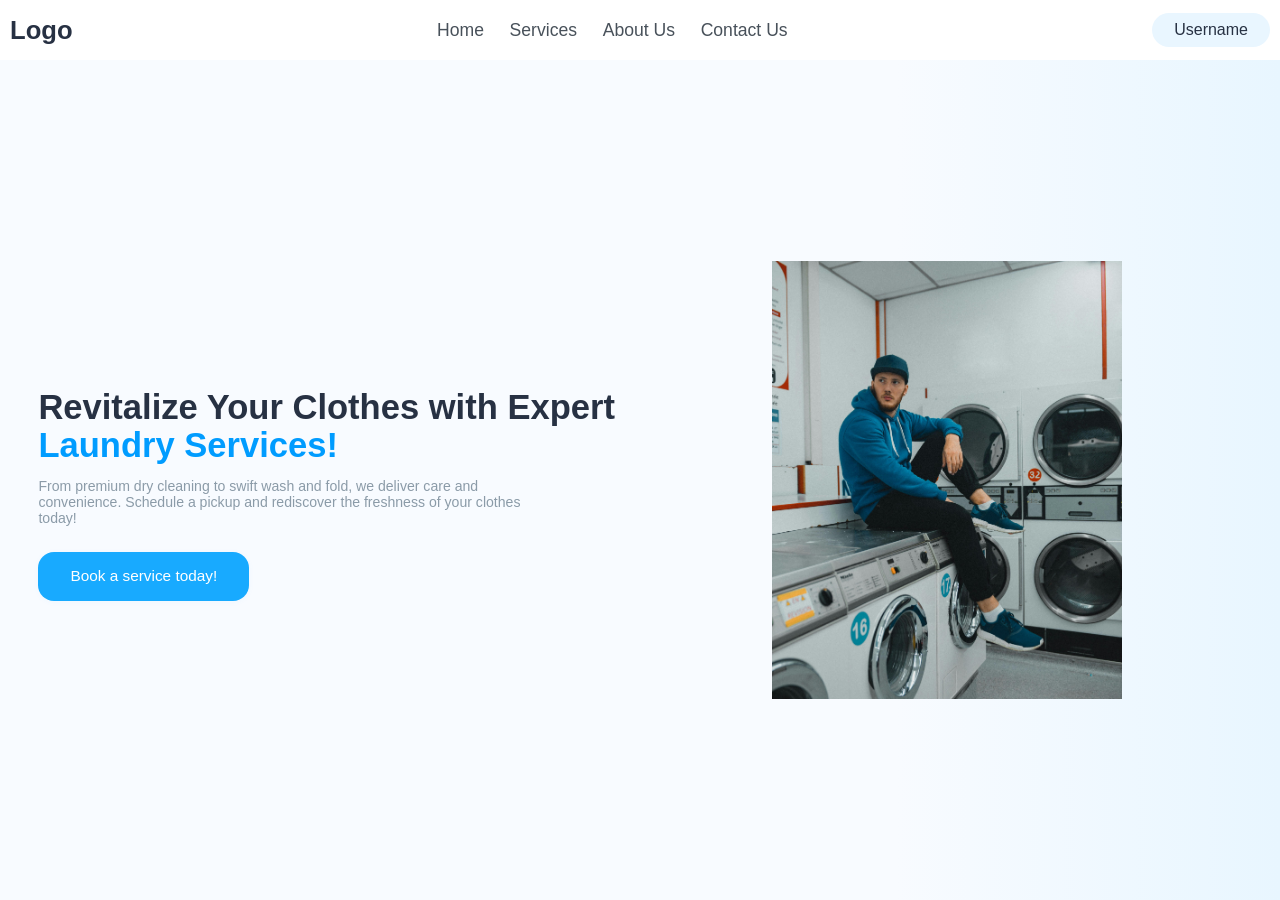
==== index.html @ b5b700cd "initial" ====
<!DOCTYPE html>
<html lang="en">
<head>
  <meta charset="UTF-8" />
  <meta name="viewport" content="width=device-width, initial-scale=1.0"/>
  <title>Laundry Service</title>
  <link rel="stylesheet" href="style.css"/>
</head>
<body>
  <nav class="navbar">
    <div class="logo">Logo</div>
    <ul class="nav-links">
      <li><a href="#">Home</a></li>
      <li><a href="#">Services</a></li>
      <li><a href="#">About Us</a></li>
      <li><a href="#">Contact Us</a></li>
    </ul>
    <div class="username">Username</div>
  </nav>
  <section class="hero">
    <div class="hero-left">
      <h1>Revitalize Your Clothes with Expert<br><span class="highlight">Laundry Services!</span></h1>
      <p>From premium dry cleaning to swift wash and fold, we deliver care and convenience. Schedule a pickup and rediscover the freshness of your clothes today!</p>
      <button class="hero-btn">Book a service today!</button>
    </div>
    <div class="hero-right">
      <img src="pexels-maxavans-5087727.jpg" alt="Laundry Service" />
    </div>
  </section>
</body>
</html>
---- style.css ----
*,
*::before,
*::after {
  box-sizing: border-box;
}
html, body {
  margin: 0;
  padding: 0;
  overflow-x: hidden;
  font-family: 'Segoe UI', Arial, sans-serif;
}

.navbar {
  width: 100%;
  height: 60px;
  background: #fff;
  display: flex;
  align-items: center;
  justify-content: space-between;
  padding: 0 10px;
  box-shadow: 0 1px 8px rgba(0,0,0,0.04);
}

.logo {
  font-weight: bold;
  font-size: 1.6rem;
  color: #273143;
}

.nav-links {
  display: flex;
  gap: 2vw;
  list-style: none;
  padding: 0;
  margin: 0;
}

.nav-links li a {
  text-decoration: none;
  color: #48515a;
  font-size: 1.1rem;
  transition: color 0.2s;
}

.nav-links li a:hover {
  color: #39a6f6;
}

.username {
  background: #e9f6ff;
  color: #273143;
  padding: 8px 22px;
  border-radius: 18px;
  font-size: 1rem;
}

/* Hero Section Styles */
.hero {
  display: flex;
  align-items: center;
  justify-content: center;
  height: calc(100vh - 60px);
  width: 100vw;
  background: linear-gradient(90deg, #f8fbff 70%, #e8f6ff 100%);
  box-sizing: border-box;
  overflow: hidden;
  padding: 0;
}

.hero-left {
  width: 48vw;        /* Reduced for no overflow */
  padding-left: 2vw;  /* Reduced padding */
}

.hero-left h1 {
  font-size: 2.7vw;
  font-weight: bold;
  color: #273143;
  margin-bottom: 1vw;
  line-height: 1.1;
}

.hero-left .highlight {
  color: #009cff;
}

.hero-left p {
  font-size: 1.1vw;
  color: #8b9ba8;
  margin-bottom: 2vw;
  max-width: 39vw;
}

.hero-btn {
  background: #18aaff;
  color: #fff;
  font-size: 1.2vw;
  border: none;
  padding: 1.2vw 2.5vw;
  border-radius: 16px;
  cursor: pointer;
  font-weight: 500;
  box-shadow: 0 1px 6px rgba(0,156,255,0.04);
  transition: background 0.19s;
}

.hero-btn:hover {
  background: #097be2;
}

.hero-right {
  width: 50vw;
  display: flex;
  align-items: center;
  justify-content: center;
}

.hero-right img {
  width: 90%;
  max-width: 350px;
  min-width: 180px;
  height: auto;
  display: block;
}

@media (max-width: 900px) {
  .hero {
    flex-direction: column;
    height: auto;
    padding: 4vw 0;
  }
  .hero-left, .hero-right {
    width: 90vw;
    text-align: center;
    padding: 0;
  }
  .hero-left h1 {
    font-size: 5vw;
  }
  .hero-left p {
    font-size: 2.3vw;
    max-width: 80vw;
    margin: 0 auto 4vw;
  }
  .hero-btn {
    font-size: 2.2vw;
    padding: 2vw 5vw;
  }
  .hero-right img {
    width: 40vw;
    max-width: 220px;
    margin: 2vw auto 0;
  }
}
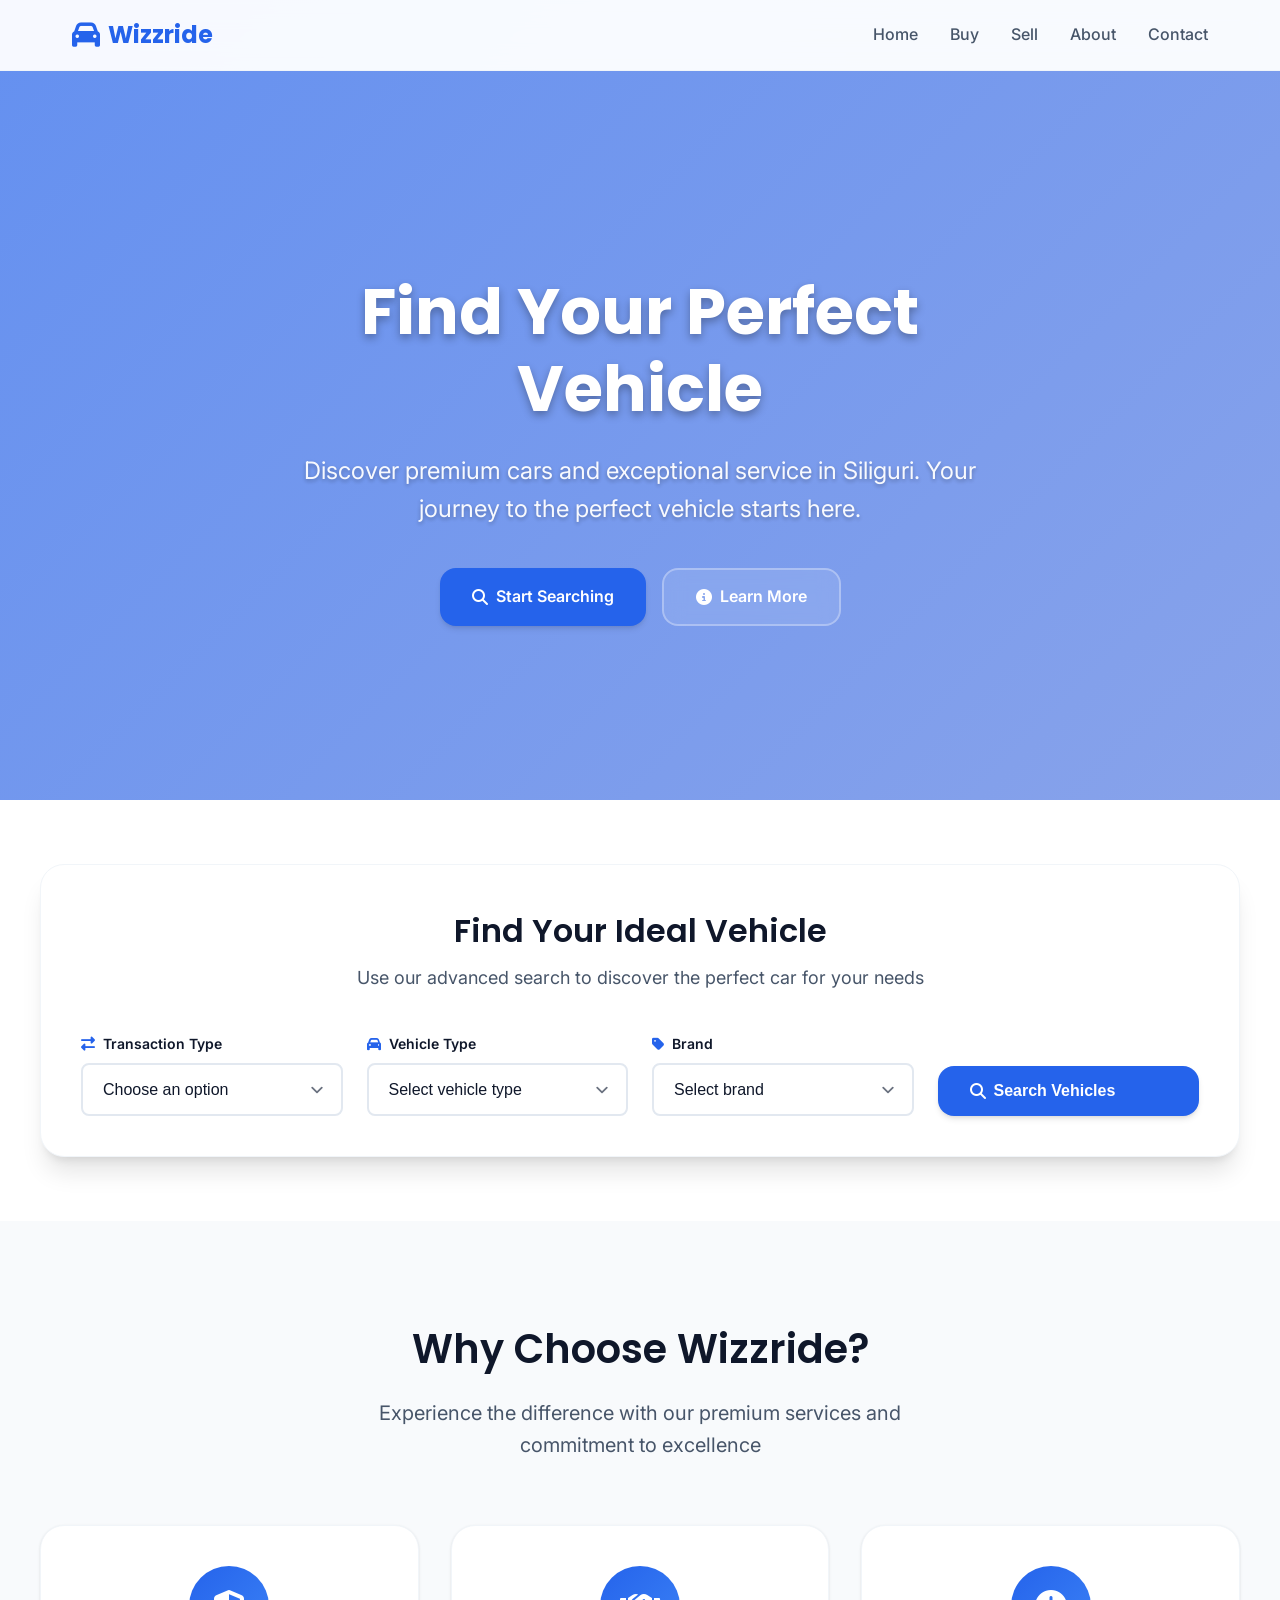
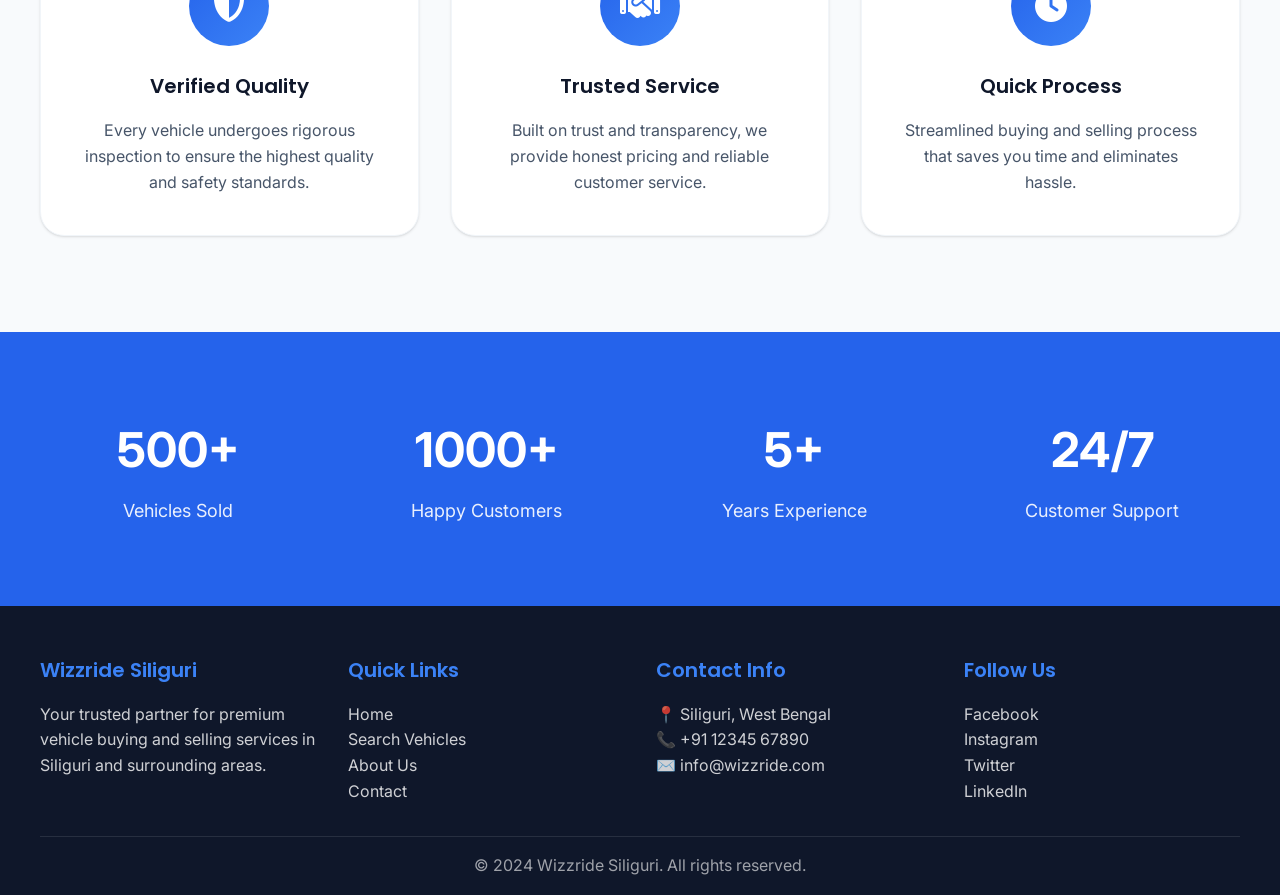
==== commit 0183d7bc: "Refactor website to Wizzride car sales platform with modern design Co-authored-by: abhisakejain2 <ab" ====
--- a/index.html
+++ b/index.html
@@ -2,30 +2,889 @@
 <html lang="en">
 <head>
   <meta charset="UTF-8" />
-  <meta name="viewport" content="width=device-width, initial-scale=1.0"/>
-  <title>Laundry Service</title>
-  <link rel="stylesheet" href="style.css"/>
+  <meta name="viewport" content="width=device-width, initial-scale=1" />
+  <title>Wizzride Siliguri - Buy & Sell Premium Vehicles</title>
+  
+  <!-- Favicon -->
+  <link rel="icon" type="image/x-icon" href="/favicon.ico">
+  
+  <!-- Google Fonts -->
+  <link href="https://fonts.googleapis.com/css2?family=Inter:wght@300;400;500;600;700&family=Poppins:wght@300;400;500;600;700&display=swap" rel="stylesheet">
+  
+  <!-- Font Awesome for icons -->
+  <link rel="stylesheet" href="https://cdnjs.cloudflare.com/ajax/libs/font-awesome/6.4.0/css/all.min.css">
+ 
+<style>
+:root {
+  --primary: #2563eb;
+  --primary-dark: #1d4ed8;
+  --primary-light: #3b82f6;
+  --secondary: #64748b;
+  --accent: #f59e0b;
+  --success: #10b981;
+  --danger: #ef4444;
+  --warning: #f59e0b;
+  --info: #06b6d4;
+  
+  --bg-primary: #ffffff;
+  --bg-secondary: #f8fafc;
+  --bg-tertiary: #f1f5f9;
+  
+  --text-primary: #0f172a;
+  --text-secondary: #475569;
+  --text-muted: #64748b;
+  
+  --border: #e2e8f0;
+  --border-light: #f1f5f9;
+  
+  --shadow-sm: 0 1px 2px 0 rgb(0 0 0 / 0.05);
+  --shadow: 0 1px 3px 0 rgb(0 0 0 / 0.1), 0 1px 2px -1px rgb(0 0 0 / 0.1);
+  --shadow-md: 0 4px 6px -1px rgb(0 0 0 / 0.1), 0 2px 4px -2px rgb(0 0 0 / 0.1);
+  --shadow-lg: 0 10px 15px -3px rgb(0 0 0 / 0.1), 0 4px 6px -4px rgb(0 0 0 / 0.1);
+  --shadow-xl: 0 20px 25px -5px rgb(0 0 0 / 0.1), 0 8px 10px -6px rgb(0 0 0 / 0.1);
+  
+  --radius-sm: 0.375rem;
+  --radius: 0.5rem;
+  --radius-md: 0.75rem;
+  --radius-lg: 1rem;
+  --radius-xl: 1.5rem;
+  
+  --transition: all 0.2s cubic-bezier(0.4, 0, 0.2, 1);
+}
+
+* {
+  margin: 0;
+  padding: 0;
+  box-sizing: border-box;
+}
+
+body {
+  font-family: "Inter", -apple-system, BlinkMacSystemFont, "Segoe UI", Roboto, sans-serif;
+  background: var(--bg-secondary);
+  color: var(--text-primary);
+  line-height: 1.6;
+  overflow-x: hidden;
+}
+
+/* Header */
+.header {
+  position: fixed;
+  top: 0;
+  left: 0;
+  right: 0;
+  z-index: 1000;
+  background: rgba(255, 255, 255, 0.95);
+  backdrop-filter: blur(12px);
+  border-bottom: 1px solid var(--border-light);
+  transition: var(--transition);
+}
+
+.header-content {
+  max-width: 1200px;
+  margin: 0 auto;
+  padding: 1rem 2rem;
+  display: flex;
+  align-items: center;
+  justify-content: space-between;
+}
+
+.logo {
+  font-family: "Poppins", sans-serif;
+  font-size: 1.5rem;
+  font-weight: 700;
+  color: var(--primary);
+  text-decoration: none;
+  display: flex;
+  align-items: center;
+  gap: 0.5rem;
+}
+
+.logo i {
+  font-size: 1.75rem;
+}
+
+.nav {
+  display: flex;
+  list-style: none;
+  gap: 2rem;
+  align-items: center;
+}
+
+.nav a {
+  text-decoration: none;
+  color: var(--text-secondary);
+  font-weight: 500;
+  transition: var(--transition);
+  position: relative;
+}
+
+.nav a:hover {
+  color: var(--primary);
+}
+
+.nav a::after {
+  content: '';
+  position: absolute;
+  bottom: -4px;
+  left: 0;
+  width: 0;
+  height: 2px;
+  background: var(--primary);
+  transition: var(--transition);
+}
+
+.nav a:hover::after {
+  width: 100%;
+}
+
+/* Hero Section */
+.hero {
+  position: relative;
+  height: 100vh;
+  min-height: 600px;
+  overflow: hidden;
+  display: flex;
+  align-items: center;
+  justify-content: center;
+}
+
+.slider {
+  position: absolute;
+  top: 0;
+  left: 0;
+  width: 100%;
+  height: 100%;
+  z-index: 1;
+}
+
+.slides {
+  display: flex;
+  width: 400%;
+  height: 100%;
+  animation: slideShow 20s infinite;
+}
+
+.slide {
+  width: 25%;
+  height: 100%;
+  position: relative;
+  background-size: cover;
+  background-position: center;
+  background-repeat: no-repeat;
+}
+
+.slide::before {
+  content: '';
+  position: absolute;
+  top: 0;
+  left: 0;
+  width: 100%;
+  height: 100%;
+  background: linear-gradient(135deg, rgba(37, 99, 235, 0.7), rgba(29, 78, 216, 0.5));
+  z-index: 1;
+}
+
+.slide:nth-child(1) { background-image: url('https://images.unsplash.com/photo-1555215695-3004980ad54e?ixlib=rb-4.0.3&auto=format&fit=crop&w=2000&q=80'); }
+.slide:nth-child(2) { background-image: url('https://images.unsplash.com/photo-1549317661-bd32c8ce0db2?ixlib=rb-4.0.3&auto=format&fit=crop&w=2000&q=80'); }
+.slide:nth-child(3) { background-image: url('https://images.unsplash.com/photo-1503376780353-7e6692767b70?ixlib=rb-4.0.3&auto=format&fit=crop&w=2000&q=80'); }
+.slide:nth-child(4) { background-image: url('https://images.unsplash.com/photo-1552519507-da3b142c6e3d?ixlib=rb-4.0.3&auto=format&fit=crop&w=2000&q=80'); }
+
+.hero-content {
+  position: relative;
+  z-index: 10;
+  text-align: center;
+  color: white;
+  max-width: 800px;
+  margin: 0 auto;
+  padding: 0 2rem;
+}
+
+.hero-title {
+  font-family: "Poppins", sans-serif;
+  font-size: clamp(2.5rem, 5vw, 4rem);
+  font-weight: 700;
+  margin-bottom: 1.5rem;
+  line-height: 1.2;
+  text-shadow: 0 4px 8px rgba(0, 0, 0, 0.3);
+}
+
+.hero-subtitle {
+  font-size: clamp(1.125rem, 2vw, 1.5rem);
+  font-weight: 400;
+  margin-bottom: 2.5rem;
+  opacity: 0.95;
+  text-shadow: 0 2px 4px rgba(0, 0, 0, 0.3);
+}
+
+.hero-cta {
+  display: flex;
+  gap: 1rem;
+  justify-content: center;
+  flex-wrap: wrap;
+}
+
+.btn {
+  display: inline-flex;
+  align-items: center;
+  gap: 0.5rem;
+  padding: 0.875rem 2rem;
+  font-size: 1rem;
+  font-weight: 600;
+  text-decoration: none;
+  border-radius: var(--radius-lg);
+  transition: var(--transition);
+  cursor: pointer;
+  border: none;
+  outline: none;
+  position: relative;
+  overflow: hidden;
+}
+
+.btn-primary {
+  background: var(--primary);
+  color: white;
+  box-shadow: var(--shadow-md);
+}
+
+.btn-primary:hover {
+  background: var(--primary-dark);
+  transform: translateY(-2px);
+  box-shadow: var(--shadow-lg);
+}
+
+.btn-secondary {
+  background: rgba(255, 255, 255, 0.1);
+  color: white;
+  border: 2px solid rgba(255, 255, 255, 0.3);
+  backdrop-filter: blur(10px);
+}
+
+.btn-secondary:hover {
+  background: rgba(255, 255, 255, 0.2);
+  border-color: rgba(255, 255, 255, 0.5);
+  transform: translateY(-2px);
+}
+
+/* Search Section */
+.search-section {
+  background: var(--bg-primary);
+  padding: 4rem 2rem;
+  position: relative;
+  z-index: 10;
+  margin-top: -100px;
+}
+
+.search-container {
+  max-width: 1200px;
+  margin: 0 auto;
+}
+
+.search-card {
+  background: var(--bg-primary);
+  border-radius: var(--radius-xl);
+  padding: 2.5rem;
+  box-shadow: var(--shadow-xl);
+  border: 1px solid var(--border-light);
+}
+
+.search-header {
+  text-align: center;
+  margin-bottom: 2.5rem;
+}
+
+.search-title {
+  font-family: "Poppins", sans-serif;
+  font-size: 2rem;
+  font-weight: 600;
+  color: var(--text-primary);
+  margin-bottom: 0.5rem;
+}
+
+.search-subtitle {
+  color: var(--text-secondary);
+  font-size: 1.125rem;
+}
+
+.search-form {
+  display: grid;
+  grid-template-columns: repeat(auto-fit, minmax(250px, 1fr));
+  gap: 1.5rem;
+  align-items: end;
+}
+
+.form-group {
+  display: flex;
+  flex-direction: column;
+  gap: 0.5rem;
+}
+
+.form-label {
+  font-weight: 600;
+  color: var(--text-primary);
+  font-size: 0.875rem;
+  display: flex;
+  align-items: center;
+  gap: 0.5rem;
+}
+
+.form-label i {
+  color: var(--primary);
+}
+
+.form-select {
+  padding: 1rem 1.25rem;
+  border: 2px solid var(--border);
+  border-radius: var(--radius);
+  font-size: 1rem;
+  color: var(--text-primary);
+  background: var(--bg-primary);
+  transition: var(--transition);
+  appearance: none;
+  background-image: url("data:image/svg+xml,%3csvg xmlns='http://www.w3.org/2000/svg' fill='none' viewBox='0 0 20 20'%3e%3cpath stroke='%236b7280' stroke-linecap='round' stroke-linejoin='round' stroke-width='1.5' d='m6 8 4 4 4-4'/%3e%3c/svg%3e");
+  background-position: right 0.75rem center;
+  background-repeat: no-repeat;
+  background-size: 1.5em 1.5em;
+  padding-right: 2.5rem;
+}
+
+.form-select:focus {
+  outline: none;
+  border-color: var(--primary);
+  box-shadow: 0 0 0 3px rgba(37, 99, 235, 0.1);
+}
+
+.form-select:hover {
+  border-color: var(--primary-light);
+}
+
+.search-btn {
+  padding: 1rem 2rem;
+  height: fit-content;
+}
+
+/* Features Section */
+.features {
+  padding: 6rem 2rem;
+  background: var(--bg-secondary);
+}
+
+.features-container {
+  max-width: 1200px;
+  margin: 0 auto;
+}
+
+.features-header {
+  text-align: center;
+  margin-bottom: 4rem;
+}
+
+.features-title {
+  font-family: "Poppins", sans-serif;
+  font-size: 2.5rem;
+  font-weight: 600;
+  color: var(--text-primary);
+  margin-bottom: 1rem;
+}
+
+.features-subtitle {
+  color: var(--text-secondary);
+  font-size: 1.25rem;
+  max-width: 600px;
+  margin: 0 auto;
+}
+
+.features-grid {
+  display: grid;
+  grid-template-columns: repeat(auto-fit, minmax(300px, 1fr));
+  gap: 2rem;
+}
+
+.feature-card {
+  background: var(--bg-primary);
+  padding: 2.5rem;
+  border-radius: var(--radius-xl);
+  box-shadow: var(--shadow);
+  border: 1px solid var(--border-light);
+  transition: var(--transition);
+  text-align: center;
+}
+
+.feature-card:hover {
+  transform: translateY(-4px);
+  box-shadow: var(--shadow-lg);
+}
+
+.feature-icon {
+  width: 80px;
+  height: 80px;
+  background: linear-gradient(135deg, var(--primary), var(--primary-light));
+  border-radius: 50%;
+  display: flex;
+  align-items: center;
+  justify-content: center;
+  margin: 0 auto 1.5rem;
+  color: white;
+  font-size: 2rem;
+}
+
+.feature-title {
+  font-family: "Poppins", sans-serif;
+  font-size: 1.25rem;
+  font-weight: 600;
+  color: var(--text-primary);
+  margin-bottom: 1rem;
+}
+
+.feature-description {
+  color: var(--text-secondary);
+  line-height: 1.6;
+}
+
+/* Stats Section */
+.stats {
+  padding: 4rem 2rem;
+  background: var(--primary);
+  color: white;
+}
+
+.stats-container {
+  max-width: 1200px;
+  margin: 0 auto;
+}
+
+.stats-grid {
+  display: grid;
+  grid-template-columns: repeat(auto-fit, minmax(200px, 1fr));
+  gap: 2rem;
+  text-align: center;
+}
+
+.stat-item {
+  padding: 1rem;
+}
+
+.stat-number {
+  font-size: 3rem;
+  font-weight: 700;
+  margin-bottom: 0.5rem;
+  display: block;
+}
+
+.stat-label {
+  font-size: 1.125rem;
+  opacity: 0.9;
+}
+
+/* Footer */
+.footer {
+  background: var(--text-primary);
+  color: white;
+  padding: 3rem 2rem 1rem;
+}
+
+.footer-container {
+  max-width: 1200px;
+  margin: 0 auto;
+}
+
+.footer-content {
+  display: grid;
+  grid-template-columns: repeat(auto-fit, minmax(250px, 1fr));
+  gap: 2rem;
+  margin-bottom: 2rem;
+}
+
+.footer-section h3 {
+  font-family: "Poppins", sans-serif;
+  font-size: 1.25rem;
+  font-weight: 600;
+  margin-bottom: 1rem;
+  color: var(--primary-light);
+}
+
+.footer-section p,
+.footer-section a {
+  color: rgba(255, 255, 255, 0.8);
+  text-decoration: none;
+  line-height: 1.6;
+  transition: var(--transition);
+}
+
+.footer-section a:hover {
+  color: var(--primary-light);
+}
+
+.footer-bottom {
+  border-top: 1px solid rgba(255, 255, 255, 0.1);
+  padding-top: 1rem;
+  text-align: center;
+  color: rgba(255, 255, 255, 0.6);
+}
+
+/* Animations */
+@keyframes slideShow {
+  0%, 20% { transform: translateX(0); }
+  25%, 45% { transform: translateX(-25%); }
+  50%, 70% { transform: translateX(-50%); }
+  75%, 95% { transform: translateX(-75%); }
+  100% { transform: translateX(0); }
+}
+
+/* Mobile Responsiveness */
+@media (max-width: 768px) {
+  .header-content {
+    padding: 1rem;
+  }
+  
+  .nav {
+    display: none;
+  }
+  
+  .hero-content {
+    padding: 0 1rem;
+  }
+  
+  .search-section {
+    padding: 2rem 1rem;
+    margin-top: -50px;
+  }
+  
+  .search-card {
+    padding: 1.5rem;
+  }
+  
+  .search-form {
+    grid-template-columns: 1fr;
+  }
+  
+  .hero-cta {
+    flex-direction: column;
+    align-items: center;
+  }
+  
+  .btn {
+    width: 100%;
+    max-width: 300px;
+    justify-content: center;
+  }
+}
+
+/* Loading Animation */
+.loading {
+  display: inline-block;
+  width: 20px;
+  height: 20px;
+  border: 3px solid rgba(255, 255, 255, 0.3);
+  border-radius: 50%;
+  border-top-color: white;
+  animation: spin 1s ease-in-out infinite;
+}
+
+@keyframes spin {
+  to { transform: rotate(360deg); }
+}
+
+/* Smooth Scroll */
+html {
+  scroll-behavior: smooth;
+}
+
+/* Focus States */
+.btn:focus-visible,
+.form-select:focus-visible {
+  outline: 2px solid var(--primary);
+  outline-offset: 2px;
+}
+</style>
 </head>
+
 <body>
-  <nav class="navbar">
-    <div class="logo">Logo</div>
-    <ul class="nav-links">
-      <li><a href="#">Home</a></li>
-      <li><a href="#">Services</a></li>
-      <li><a href="#">About Us</a></li>
-      <li><a href="#">Contact Us</a></li>
-    </ul>
-    <div class="username">Username</div>
-  </nav>
-  <section class="hero">
-    <div class="hero-left">
-      <h1>Revitalize Your Clothes with Expert<br><span class="highlight">Laundry Services!</span></h1>
-      <p>From premium dry cleaning to swift wash and fold, we deliver care and convenience. Schedule a pickup and rediscover the freshness of your clothes today!</p>
-      <button class="hero-btn">Book a service today!</button>
+  <!-- Header -->
+  <header class="header">
+    <div class="header-content">
+      <a href="#" class="logo">
+        <i class="fas fa-car"></i>
+        Wizzride
+      </a>
+      <nav class="nav">
+        <a href="#home">Home</a>
+        <a href="#buy">Buy</a>
+        <a href="#sell">Sell</a>
+        <a href="#about">About</a>
+        <a href="#contact">Contact</a>
+      </nav>
     </div>
-    <div class="hero-right">
-      <img src="pexels-maxavans-5087727.jpg" alt="Laundry Service" />
+  </header>
+
+  <!-- Hero Section -->
+  <section class="hero" id="home">
+    <div class="slider" aria-label="Auto-sliding background image slider">
+      <div class="slides">
+        <div class="slide"></div>
+        <div class="slide"></div>
+        <div class="slide"></div>
+        <div class="slide"></div>
+      </div>
+    </div>
+    
+    <div class="hero-content">
+      <h1 class="hero-title">Find Your Perfect Vehicle</h1>
+      <p class="hero-subtitle">
+        Discover premium cars and exceptional service in Siliguri. 
+        Your journey to the perfect vehicle starts here.
+      </p>
+      <div class="hero-cta">
+        <a href="#search" class="btn btn-primary">
+          <i class="fas fa-search"></i>
+          Start Searching
+        </a>
+        <a href="#about" class="btn btn-secondary">
+          <i class="fas fa-info-circle"></i>
+          Learn More
+        </a>
+      </div>
     </div>
   </section>
+
+  <!-- Search Section -->
+  <section class="search-section" id="search">
+    <div class="search-container">
+      <div class="search-card">
+        <div class="search-header">
+          <h2 class="search-title">Find Your Ideal Vehicle</h2>
+          <p class="search-subtitle">Use our advanced search to discover the perfect car for your needs</p>
+        </div>
+        
+        <form class="search-form">
+          <div class="form-group">
+            <label class="form-label">
+              <i class="fas fa-exchange-alt"></i>
+              Transaction Type
+            </label>
+            <select name="status" class="form-select" required>
+              <option value="" disabled selected>Choose an option</option>
+              <option value="buy">🔍 Looking to Buy</option>
+              <option value="sell">💰 Looking to Sell</option>
+              <option value="trade">🔄 Trade-in</option>
+            </select>
+          </div>
+
+          <div class="form-group">
+            <label class="form-label">
+              <i class="fas fa-car"></i>
+              Vehicle Type
+            </label>
+            <select name="type" class="form-select" required>
+              <option value="" disabled selected>Select vehicle type</option>
+              <option value="sedans">🚗 Sedans</option>
+              <option value="suvs">🚙 SUVs</option>
+              <option value="hatchback">🚗 Hatchbacks</option>
+              <option value="luxury">✨ Luxury Cars</option>
+              <option value="electric">⚡ Electric Vehicles</option>
+            </select>
+          </div>
+
+          <div class="form-group">
+            <label class="form-label">
+              <i class="fas fa-tag"></i>
+              Brand
+            </label>
+            <select name="brand" class="form-select" required>
+              <option value="" disabled selected>Select brand</option>
+              <option value="honda">Honda</option>
+              <option value="tata">Tata</option>
+              <option value="maruti">Maruti Suzuki</option>
+              <option value="hyundai">Hyundai</option>
+              <option value="toyota">Toyota</option>
+              <option value="mahindra">Mahindra</option>
+              <option value="ford">Ford</option>
+              <option value="bmw">BMW</option>
+              <option value="mercedes">Mercedes-Benz</option>
+              <option value="audi">Audi</option>
+            </select>
+          </div>
+
+          <div class="form-group">
+            <button type="submit" class="btn btn-primary search-btn">
+              <i class="fas fa-search"></i>
+              Search Vehicles
+            </button>
+          </div>
+        </form>
+      </div>
+    </div>
+  </section>
+
+  <!-- Features Section -->
+  <section class="features" id="about">
+    <div class="features-container">
+      <div class="features-header">
+        <h2 class="features-title">Why Choose Wizzride?</h2>
+        <p class="features-subtitle">
+          Experience the difference with our premium services and commitment to excellence
+        </p>
+      </div>
+      
+      <div class="features-grid">
+        <div class="feature-card">
+          <div class="feature-icon">
+            <i class="fas fa-shield-alt"></i>
+          </div>
+          <h3 class="feature-title">Verified Quality</h3>
+          <p class="feature-description">
+            Every vehicle undergoes rigorous inspection to ensure the highest quality and safety standards.
+          </p>
+        </div>
+        
+        <div class="feature-card">
+          <div class="feature-icon">
+            <i class="fas fa-handshake"></i>
+          </div>
+          <h3 class="feature-title">Trusted Service</h3>
+          <p class="feature-description">
+            Built on trust and transparency, we provide honest pricing and reliable customer service.
+          </p>
+        </div>
+        
+        <div class="feature-card">
+          <div class="feature-icon">
+            <i class="fas fa-clock"></i>
+          </div>
+          <h3 class="feature-title">Quick Process</h3>
+          <p class="feature-description">
+            Streamlined buying and selling process that saves you time and eliminates hassle.
+          </p>
+        </div>
+      </div>
+    </div>
+  </section>
+
+  <!-- Stats Section -->
+  <section class="stats">
+    <div class="stats-container">
+      <div class="stats-grid">
+        <div class="stat-item">
+          <span class="stat-number">500+</span>
+          <span class="stat-label">Vehicles Sold</span>
+        </div>
+        <div class="stat-item">
+          <span class="stat-number">1000+</span>
+          <span class="stat-label">Happy Customers</span>
+        </div>
+        <div class="stat-item">
+          <span class="stat-number">5+</span>
+          <span class="stat-label">Years Experience</span>
+        </div>
+        <div class="stat-item">
+          <span class="stat-number">24/7</span>
+          <span class="stat-label">Customer Support</span>
+        </div>
+      </div>
+    </div>
+  </section>
+
+  <!-- Footer -->
+  <footer class="footer" id="contact">
+    <div class="footer-container">
+      <div class="footer-content">
+        <div class="footer-section">
+          <h3>Wizzride Siliguri</h3>
+          <p>Your trusted partner for premium vehicle buying and selling services in Siliguri and surrounding areas.</p>
+        </div>
+        <div class="footer-section">
+          <h3>Quick Links</h3>
+          <p><a href="#home">Home</a></p>
+          <p><a href="#search">Search Vehicles</a></p>
+          <p><a href="#about">About Us</a></p>
+          <p><a href="#contact">Contact</a></p>
+        </div>
+        <div class="footer-section">
+          <h3>Contact Info</h3>
+          <p>📍 Siliguri, West Bengal</p>
+          <p>📞 +91 12345 67890</p>
+          <p>✉️ info@wizzride.com</p>
+        </div>
+        <div class="footer-section">
+          <h3>Follow Us</h3>
+          <p><a href="#">Facebook</a></p>
+          <p><a href="#">Instagram</a></p>
+          <p><a href="#">Twitter</a></p>
+          <p><a href="#">LinkedIn</a></p>
+        </div>
+      </div>
+      <div class="footer-bottom">
+        <p>&copy; 2024 Wizzride Siliguri. All rights reserved.</p>
+      </div>
+    </div>
+  </footer>
+
+  <script>
+    // Smooth scrolling for navigation links
+    document.querySelectorAll('a[href^="#"]').forEach(anchor => {
+      anchor.addEventListener('click', function (e) {
+        e.preventDefault();
+        const target = document.querySelector(this.getAttribute('href'));
+        if (target) {
+          target.scrollIntoView({
+            behavior: 'smooth',
+            block: 'start'
+          });
+        }
+      });
+    });
+
+    // Header background on scroll
+    window.addEventListener('scroll', () => {
+      const header = document.querySelector('.header');
+      if (window.scrollY > 100) {
+        header.style.background = 'rgba(255, 255, 255, 0.98)';
+      } else {
+        header.style.background = 'rgba(255, 255, 255, 0.95)';
+      }
+    });
+
+    // Form submission handling
+    document.querySelector('.search-form').addEventListener('submit', function(e) {
+      e.preventDefault();
+      
+      const formData = new FormData(this);
+      const searchBtn = this.querySelector('.search-btn');
+      const btnText = searchBtn.innerHTML;
+      
+      // Show loading state
+      searchBtn.innerHTML = '<div class="loading"></div> Searching...';
+      searchBtn.disabled = true;
+      
+      // Simulate search (replace with actual API call)
+      setTimeout(() => {
+        searchBtn.innerHTML = btnText;
+        searchBtn.disabled = false;
+        alert('Search functionality would be implemented here with the selected filters.');
+      }, 2000);
+    });
+
+    // Add intersection observer for animations
+    const observerOptions = {
+      threshold: 0.1,
+      rootMargin: '0px 0px -50px 0px'
+    };
+
+    const observer = new IntersectionObserver((entries) => {
+      entries.forEach(entry => {
+        if (entry.isIntersecting) {
+          entry.target.style.opacity = '1';
+          entry.target.style.transform = 'translateY(0)';
+        }
+      });
+    }, observerOptions);
+
+    // Observe feature cards
+    document.querySelectorAll('.feature-card').forEach(card => {
+      card.style.opacity = '0';
+      card.style.transform = 'translateY(30px)';
+      card.style.transition = 'opacity 0.6s ease, transform 0.6s ease';
+      observer.observe(card);
+    });
+  </script>
 </body>
 </html>
